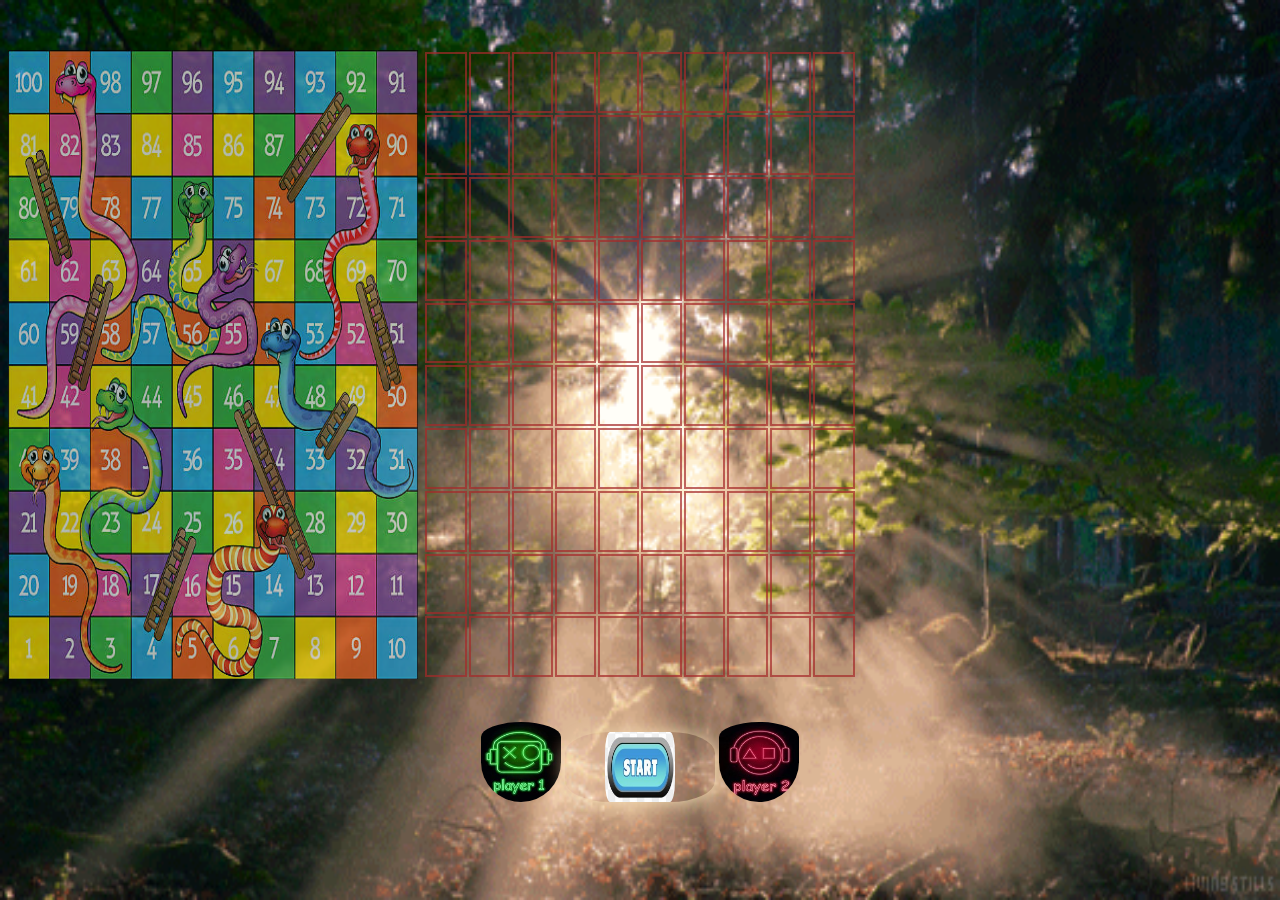
==== index.htm @ bd2bb9e2 "Update index.htm" ====
<!DOCTYPE html>
<html lang="en">
 <head>
  <title>Snakes & Ladders</title>
  <meta name="viewport" content="width=device-width, initial-scale=1.0">
  <link rel="stylesheet" href="styles.css">
  <script src="script.js"></script>
 </head>
 <body>
	<div id="body">
	<center>
		<div id="total">
		<div id="container">	
			<table id="table">
				<tr>
					<td id="a100"></td><td id="a99"></td><td id="a98"></td><td id="a97"></td><td id="a96"></td><td id="a95"></td><td id="a94"></td><td id="a93"></td><td id="a92"></td><td id="a91"></td>        
				</tr>
				<tr>
					<td id="a81"></td><td id="a82"></td><td id="a83"></td><td id="a84"></td><td id="a85"></td><td id="a86"></td><td id="a87"></td><td id="a88"></td><td id="a89"></td><td id="a90"></td>
				</tr>
				<tr>
					<td id="a80"></td><td id="a79"></td><td id="a78"></td><td id="a77"></td><td id="a76"></td><td id="a75"></td><td id="a74"></td><td id="a73"></td><td id="a72"></td><td id="a71"></td>
				</tr>
				<tr>
					<td id="a61"></td><td id="a62"></td><td id="a63"></td><td id="a64"></td><td id="a65"></td><td id="a66"></td><td id="a67"></td><td id="a68"></td><td id="a69"></td><td id="a70"></td>
				</tr>
				<tr>
					<td id="a60"></td><td id="a59"></td><td id="a58"></td><td id="a57"></td><td id="a56"></td><td id="a55"></td><td id="a54"></td><td id="a53"></td><td id="a52"></td><td id="a51"></td>
				</tr>
				<tr>
					<td id="a41"></td><td id="a42"></td><td id="a43"></td><td id="a44"></td><td id="a45"></td><td id="a46"></td><td id="a47"></td><td id="a48"></td><td id="a49"></td><td id="a50"></td>
				</tr>
				<tr>
					<td id="a40"></td><td id="a39"></td><td id="a38"></td><td id="a37"></td><td id="a36"></td><td id="a35"></td><td id="a34"></td><td id="a33"></td><td id="a32"></td><td id="a31"></td>
				</tr>
				<tr>
					<td id="a21"></td><td id="a22"></td><td id="a23"></td><td id="a24"></td><td id="a25"></td><td id="a26"></td><td id="a27"></td><td id="a28"></td><td id="a29"></td><td id="a30"></td>
				</tr>
				<tr>
					<td id="a20"></td><td id="a19"></td><td id="a18"></td><td id="a17"></td><td id="a16"></td><td id="a15"></td><td id="a14"></td><td id="a13"></td><td id="a12"></td><td id="a11"></td>
				</tr>
				<tr>
					<td id="a1"></td><td id="a2"></td><td id="a3"></td><td id="a4"></td><td id="a5"></td><td id="a6"></td><td id="a7"></td><td id="a8"></td><td id="a9"></td><td id="a10"></td>
				</tr>
			</table>
		 </div>
		 <br>
			<img class="player" id="p1" onclick="funp1()" src="img/plog1.jpg" height="80px" width="80px">
			<img id="img" src="img/start.jpg" height="70px" width="70px">
			<img class="player" id="p2" onclick="funp2()" src="img/plog2.jpg" height="80px" width="80px"><br>
			<h3 id="play1"></h3>
			<h3 id="play2"></h3>
		</div>
	</center>
	</div>
 </body>
</html>
---- styles.css ----
total{
  display: flex;
}
body{
  background-image: url("img/body.gif");
  background-repeat: no-repeat;
  background-size:100vw 100vh;
  height:100px;
}
#container{
  flex: 0.8;
	background-image:url("img/snake.jpg");
	background-repeat: no-repeat;
  background-size:32vw 70vh;
 
  margin-top: 50px;
  opacity: 0.7;
  }
  td{
	text-align: center;
	padding:0px;
	height:6.3vh;
	width: 2.9vw;
  border:2px solid brown;
  }
  .player{
    border-radius: 80px;
    cursor: pointer;
    padding-top: 25px;
  }
 #img{
    border-radius: 10px; 
    padding-left: 40px;
    padding-right: 40px;
    box-shadow: 2px 2px 20px wheat;
    border-radius: 30%;
 }
  #table{
	border-radius: 15px;
	color: white;
  }
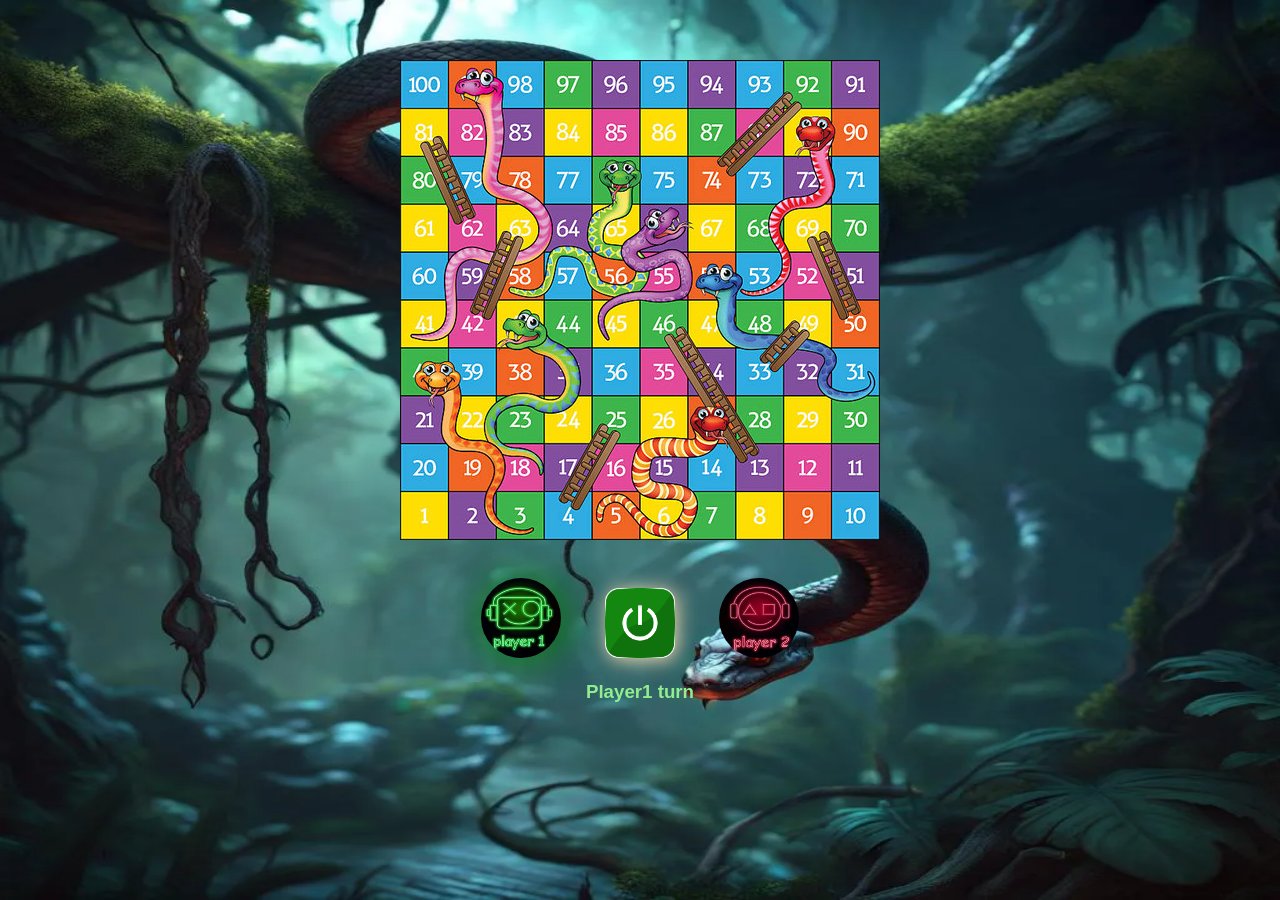
==== commit 930e8b39: "Add files via upload" ====
--- a/index.htm
+++ b/index.htm
@@ -2,12 +2,14 @@
 <html lang="en">
  <head>
   <title>Snakes & Ladders</title>
+  <link rel="shortcut icon" href="img/icon.webp" type="image/x-icon">
   <meta name="viewport" content="width=device-width, initial-scale=1.0">
   <link rel="stylesheet" href="styles.css">
   <script src="script.js"></script>
  </head>
- <body>
+ <body onload="fun()">
 	<div id="body">
+		<img  id="win" src="">
 	<center>
 		<div id="total">
 		<div id="container">	
@@ -45,12 +47,18 @@
 			</table>
 		 </div>
 		 <br>
-			<img class="player" id="p1" onclick="funp1()" src="img/plog1.jpg" height="80px" width="80px">
+			<img class="player" id="p1" onclick="funp1()" src="img/plog1.jpg" height="80px" width="80px" style="box-shadow: 2px 2px 40px green">
 			<img id="img" src="img/start.jpg" height="70px" width="70px">
 			<img class="player" id="p2" onclick="funp2()" src="img/plog2.jpg" height="80px" width="80px"><br>
-			<h3 id="play1"></h3>
+			<h3 id="play1">Player1 turn</h3>
 			<h3 id="play2"></h3>
 		</div>
+		<audio autoplay id="p" >
+			<source id="audio" src="" type="audio/mpeg">
+		</audio>
+		<audio autoplay id="wa" >
+			<source id="win_audio" src="" type="audio/mpeg">
+		</audio>
 	</center>
 	</div>
  </body>
--- a/styles.css
+++ b/styles.css
@@ -1,42 +1,81 @@
-total{
-  display: flex;
-}
 body{
-  background-image: url("img/body.gif");
+  background-image: url("img/ddd.webp");
+  
   background-repeat: no-repeat;
   background-size:100vw 100vh;
-  height:100px;
+  
 }
-#container{
-  flex: 0.8;
-	background-image:url("img/snake.jpg");
-	background-repeat: no-repeat;
-  background-size:32vw 70vh;
+h3{
+  color: #B5AC49;
+  font-family: 'Lucida Sans', 'Lucida Sans Regular', 'Lucida Grande', 'Lucida Sans Unicode', Geneva, Verdana, sans-serif;
+  
+}
+td{
+text-align: center;
+padding:0px;
+height: 40px;
+width: 48px;
+
+}
+#win{
+  position: absolute;
+  margin-top: 70px;
+  margin-left: 470px;
+}
+
+.player{
+  border-radius: 100px;
+  cursor: pointer;
+}
+#img{
+  border-radius: 10px; 
+  margin-left: 40px;
+  margin-right: 40px;
+  box-shadow: 2px 2px 20px wheat;
+  border-radius: 20%;
+}
+ #table{
+  background-image:url("img/snake.jpg");
+  background-repeat: no-repeat;
+  margin-top: 60px;
+  margin-bottom: 20px;
+  height: 480px;
+  width: 480px;
+}
  
-  margin-top: 50px;
-  opacity: 0.7;
+
+@media only screen and (max-width: 480px) {
+   td{
+    text-align: center;
+    height:18px;
+    width: 28px;
+    }
+  .player {
+    border-radius: 50%;
+    height: 50px;
+    width: 50px;
   }
-  td{
-	text-align: center;
-	padding:0px;
-	height:6.3vh;
-	width: 2.9vw;
-  border:2px solid brown;
+  #img {
+    margin-left: 10px;
+    margin-right: 10px;
+    border-radius: 15%; 
+    height: 50px;
+    width: 50px;
   }
-  .player{
-    border-radius: 80px;
-    cursor: pointer;
-    padding-top: 25px;
+  #table {
+    background-image:url("img/snake_p.jpg");
+    background-repeat: no-repeat;
+    width:280px;
+    height: 280px;
+    margin-top: 10px;
   }
- #img{
-    border-radius: 10px; 
-    padding-left: 40px;
-    padding-right: 40px;
-    box-shadow: 2px 2px 20px wheat;
-    border-radius: 30%;
- }
-  #table{
-	border-radius: 15px;
-	color: white;
+  #win{
+    margin-left: 0px;
+    margin-top: 50px;
+    width: 100%;
   }
- 
+  .id{
+    height:15px;
+    width:15px;
+  }
+}
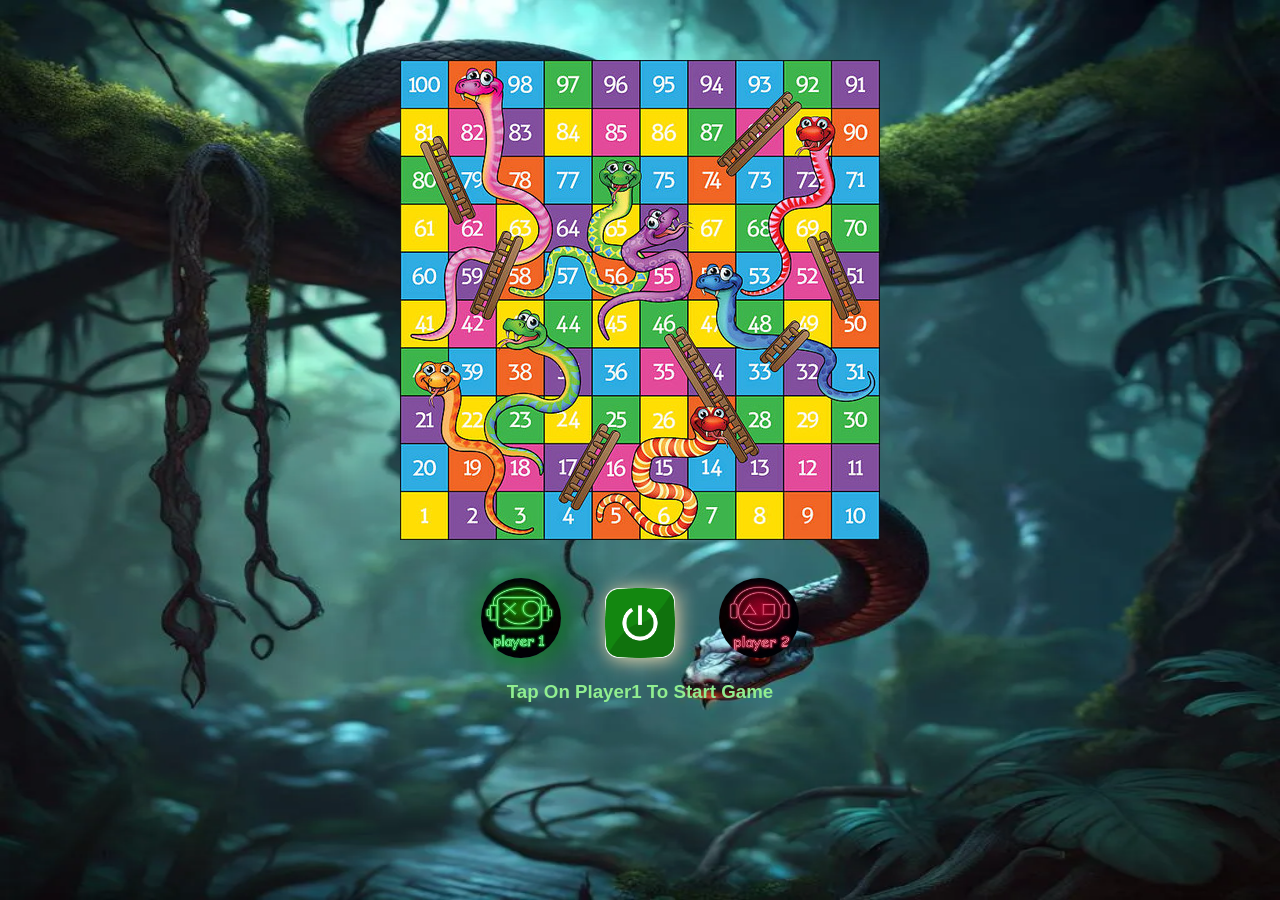
==== commit 047e8f51: "Update index.htm" ====
--- a/index.htm
+++ b/index.htm
@@ -50,7 +50,7 @@
 			<img class="player" id="p1" onclick="funp1()" src="img/plog1.jpg" height="80px" width="80px" style="box-shadow: 2px 2px 40px green">
 			<img id="img" src="img/start.jpg" height="70px" width="70px">
 			<img class="player" id="p2" onclick="funp2()" src="img/plog2.jpg" height="80px" width="80px"><br>
-			<h3 id="play1">Player1 turn</h3>
+			<h3 id="play1">Tap On Player1 To Start Game</h3>
 			<h3 id="play2"></h3>
 		</div>
 		<audio autoplay id="p" >
--- a/styles.css
+++ b/styles.css
@@ -47,8 +47,8 @@
 @media only screen and (max-width: 480px) {
    td{
     text-align: center;
-    height:18px;
-    width: 28px;
+    height:22px;
+    width: 32px;
     }
   .player {
     border-radius: 50%;
@@ -56,18 +56,18 @@
     width: 50px;
   }
   #img {
-    margin-left: 10px;
-    margin-right: 10px;
+    margin-left: 30px;
+    margin-right: 30px;
     border-radius: 15%; 
     height: 50px;
     width: 50px;
   }
   #table {
-    background-image:url("img/snake_p.jpg");
+    background-image:url("img/snake_m.jpg");
     background-repeat: no-repeat;
-    width:280px;
-    height: 280px;
-    margin-top: 10px;
+    width:320px;
+    height: 320px;
+    margin-top: 30px;
   }
   #win{
     margin-left: 0px;
@@ -75,7 +75,7 @@
     width: 100%;
   }
   .id{
-    height:15px;
-    width:15px;
+    height:13px;
+    width:13px;
   }
 }
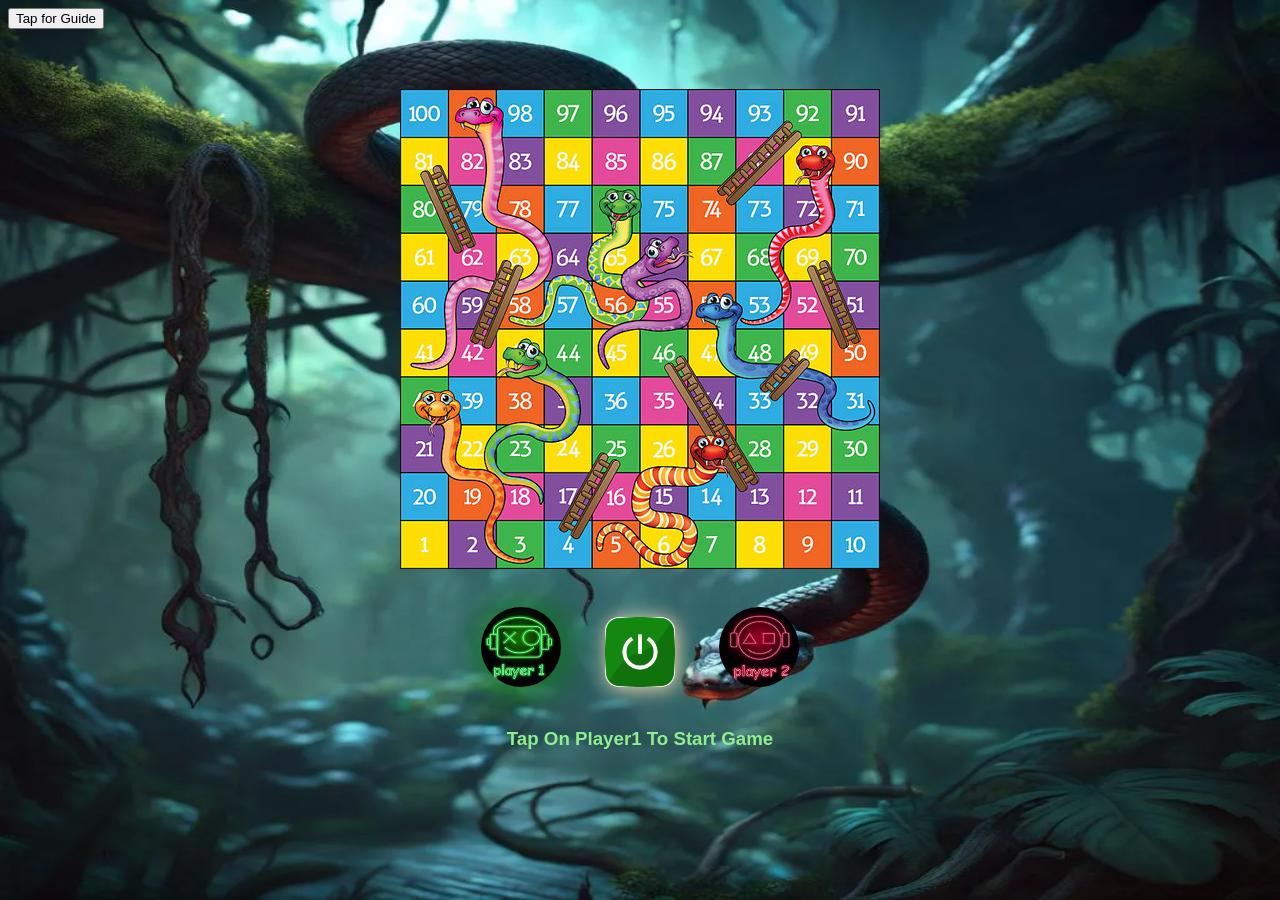
==== commit 00b7e200: "Update index.htm" ====
--- a/index.htm
+++ b/index.htm
@@ -10,6 +10,14 @@
  <body onload="fun()">
 	<div id="body">
 		<img  id="win" src="">
+		<div id="rule" >
+			<button onclick="rules()">Tap for Guide</button><br>
+			<ul id="rules" style="display: none;">
+				<li>Player Enter into game only after his/her 1st six on dice</li>
+				<li>If you got 6 then you get one more chance to play</li>
+				<li>If you got a ladder then also you can get one more chance to play</li>
+			</ul>
+		</div>
 	<center>
 		<div id="total">
 		<div id="container">	
@@ -49,16 +57,20 @@
 		 <br>
 			<img class="player" id="p1" onclick="funp1()" src="img/plog1.jpg" height="80px" width="80px" style="box-shadow: 2px 2px 40px green">
 			<img id="img" src="img/start.jpg" height="70px" width="70px">
-			<img class="player" id="p2" onclick="funp2()" src="img/plog2.jpg" height="80px" width="80px"><br>
+			<img class="player" id="p2" onclick="funp2()" src="img/plog2.jpg" height="80px" width="80px"><br><br>
 			<h3 id="play1">Tap On Player1 To Start Game</h3>
 			<h3 id="play2"></h3>
 		</div>
 		<audio autoplay id="p" >
 			<source id="audio" src="" type="audio/mpeg">
 		</audio>
-		<audio autoplay id="wa" >
-			<source id="win_audio" src="" type="audio/mpeg">
+		<audio autoplay id="p1" >
+			<source id="audio1" src="" type="audio/mpeg">
 		</audio>
+		<audio autoplay id="wa" loop>
+			<source id="win_audio" src="audio/loop-.mp3" type="audio/mpeg">
+		</audio>
+		
 	</center>
 	</div>
  </body>
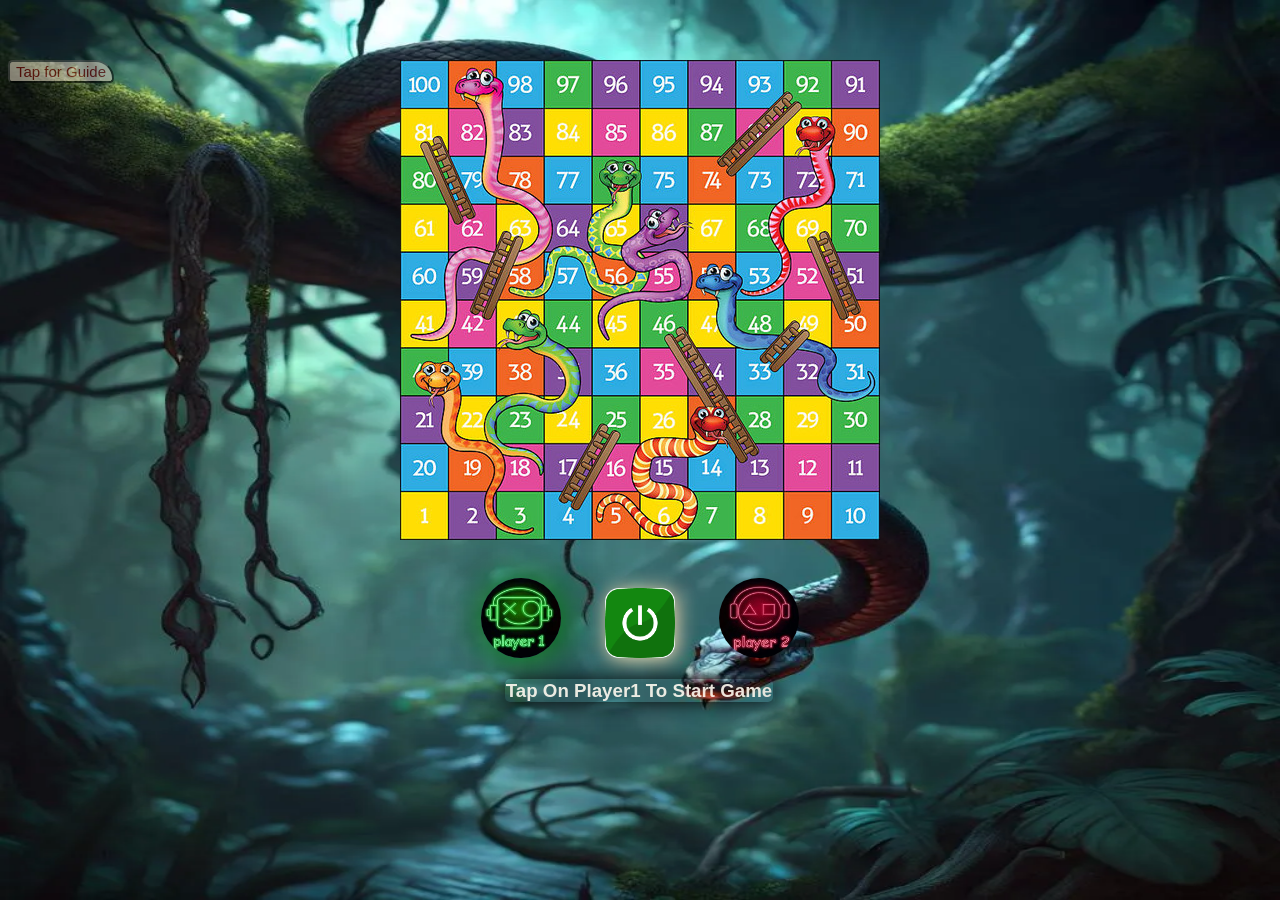
==== commit b1826a71: "Update index.htm" ====
--- a/index.htm
+++ b/index.htm
@@ -64,9 +64,7 @@
 		<audio autoplay id="p" >
 			<source id="audio" src="" type="audio/mpeg">
 		</audio>
-		<audio autoplay id="p1" >
-			<source id="audio1" src="" type="audio/mpeg">
-		</audio>
+		
 		<audio autoplay id="wa" loop>
 			<source id="win_audio" src="audio/loop-.mp3" type="audio/mpeg">
 		</audio>
--- a/styles.css
+++ b/styles.css
@@ -6,16 +6,27 @@
   
 }
 h3{
-  color: #B5AC49;
-  font-family: 'Lucida Sans', 'Lucida Sans Regular', 'Lucida Grande', 'Lucida Sans Unicode', Geneva, Verdana, sans-serif;
-  
+  opacity: 0.9;
+  color: floralwhite;
 }
 td{
 text-align: center;
 padding:0px;
 height: 40px;
 width: 48px;
-
+}
+#play1{
+  margin-top: 30px;
+  display: inline;
+  padding: 1px;
+  border-radius: 5px;
+  font-family: 'Segoe UI', Tahoma, Geneva, Verdana, sans-serif;
+}
+#play2{
+  margin-top: 30px;
+  display: inline;
+  padding: 1px;
+  border-radius: 5px;
 }
 #win{
   position: absolute;
@@ -47,8 +58,9 @@
 @media only screen and (max-width: 480px) {
    td{
     text-align: center;
-    height:22px;
-    width: 32px;
+    height:18px;
+    width: 28px;
+    padding-top: 5px;
     }
   .player {
     border-radius: 50%;
@@ -56,18 +68,18 @@
     width: 50px;
   }
   #img {
-    margin-left: 30px;
-    margin-right: 30px;
+    margin-left: 10px;
+    margin-right: 10px;
     border-radius: 15%; 
     height: 50px;
     width: 50px;
   }
   #table {
-    background-image:url("img/snake_m.jpg");
+    background-image:url("img/snake_p.jpg");
     background-repeat: no-repeat;
-    width:320px;
-    height: 320px;
-    margin-top: 30px;
+    width:280px;
+    height: 280px;
+    margin-top: 10px;
   }
   #win{
     margin-left: 0px;
@@ -75,7 +87,37 @@
     width: 100%;
   }
   .id{
-    height:13px;
-    width:13px;
+    height:15px;
+    width:15px;
   }
+  #rule{
+    margin-top: 430px;
+  }
+  
 }
+
+#rule{
+  position: absolute;
+}
+li{
+  background-color: wheat;
+  opacity: 0.8;
+  margin: 2px;
+  color: red;
+  list-style:none;
+  font-family: Georgia, 'Times New Roman', Times, serif;
+  border-radius: 5px;
+  padding: 3px;
+}
+button{
+  border-radius: 5px;
+  border-top-right-radius: 20px;
+  color:darkred;
+  background-color:antiquewhite;
+  opacity: 0.5;
+  font-size: 15px;
+}
+button:hover{
+  opacity: 1;
+  cursor: pointer;
+}
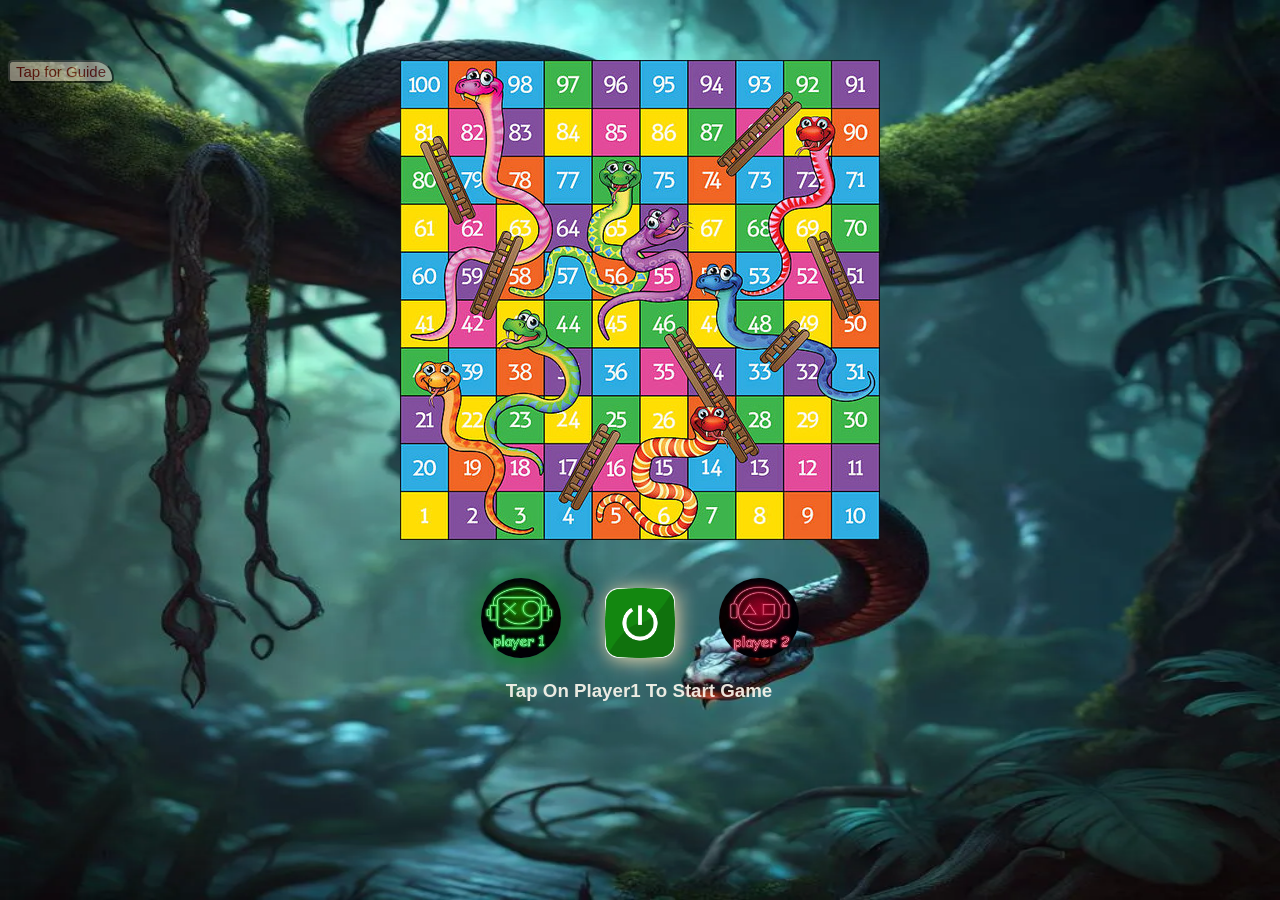
==== commit 79cca1bb: "Update index.htm" ====
--- a/index.htm
+++ b/index.htm
@@ -5,7 +5,7 @@
   <link rel="shortcut icon" href="img/icon.webp" type="image/x-icon">
   <meta name="viewport" content="width=device-width, initial-scale=1.0">
   <link rel="stylesheet" href="styles.css">
-  <script src="script.js"></script>
+ 
  </head>
  <body onload="fun()">
 	<div id="body">
@@ -71,5 +71,6 @@
 		
 	</center>
 	</div>
+	  <script src="script.js"></script>
  </body>
 </html>
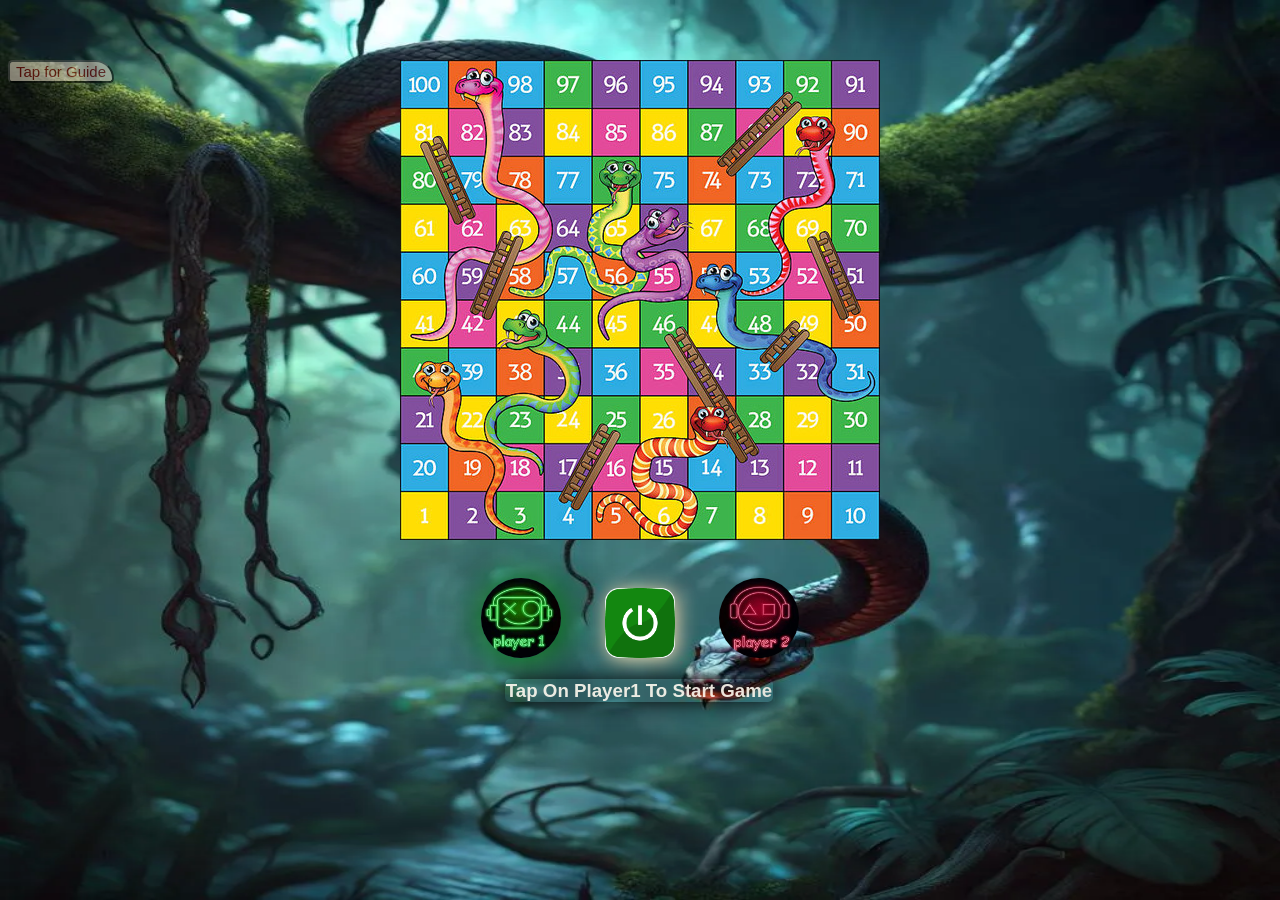
==== commit 073b9dfa: "Update index.htm" ====
--- a/index.htm
+++ b/index.htm
@@ -5,7 +5,21 @@
   <link rel="shortcut icon" href="img/icon.webp" type="image/x-icon">
   <meta name="viewport" content="width=device-width, initial-scale=1.0">
   <link rel="stylesheet" href="styles.css">
- 
+ <script>
+	function fun(){
+    var shadow='1px 1px 20px black';
+    setInterval(
+        ()=>{
+            document.getElementById("play1").style.boxShadow=shadow;
+            document.getElementById("play2").style.boxShadow=shadow; 
+            if(shadow=='1px 1px 20px black'){
+                shadow=''
+            } else{
+                shadow='1px 1px 20px black'
+            }
+    },700);
+}
+ </script>
  </head>
  <body onload="fun()">
 	<div id="body">
